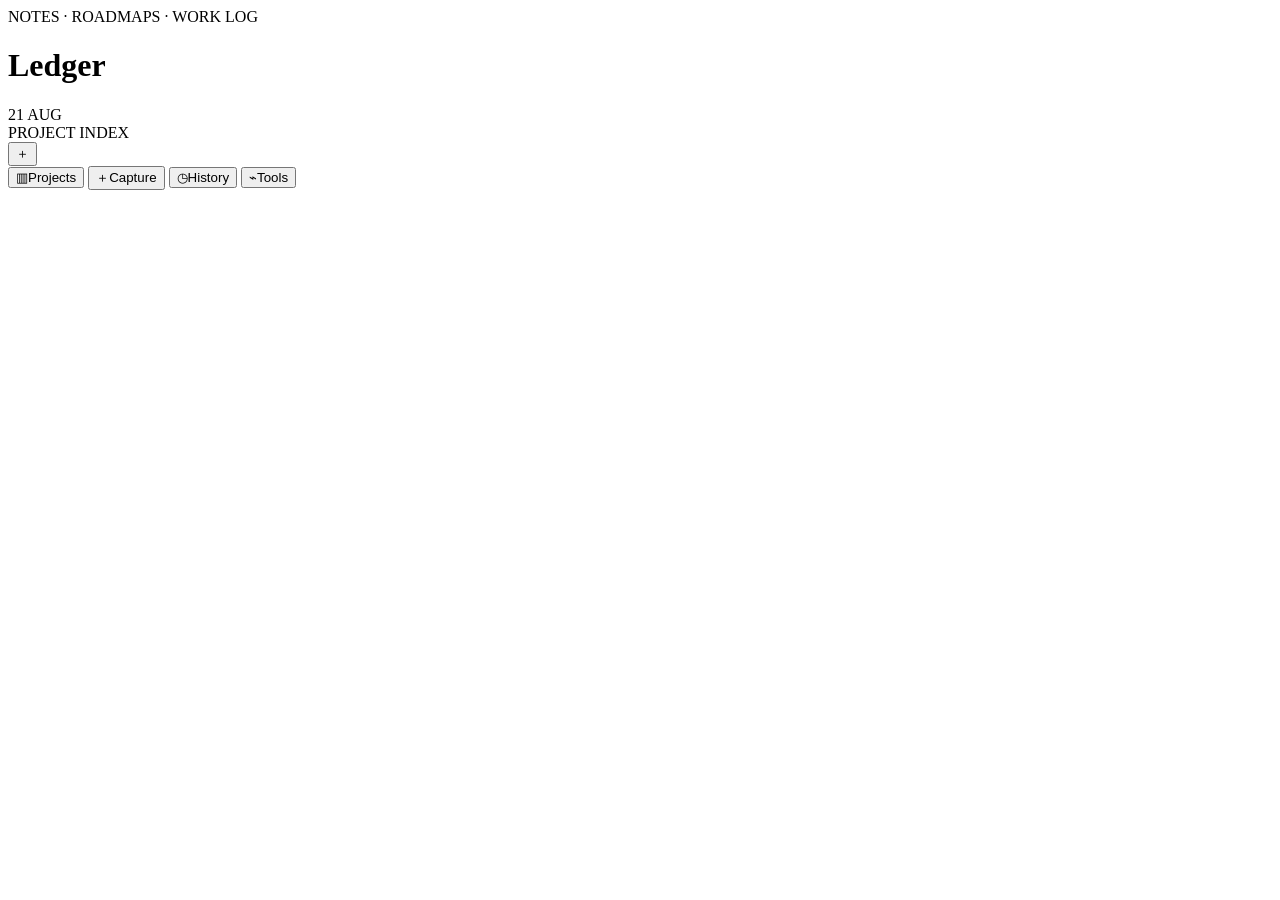
==== stationery/index.html @ 5a6b4aac "Add Japanese stationery Ledger interface" ====
<!doctype html>
<html lang="en">
<head>
  <meta charset="utf-8">
  <meta name="viewport" content="width=device-width,initial-scale=1,viewport-fit=cover">
  <meta name="theme-color" content="#f2eee3">
  <meta name="color-scheme" content="light">
  <title>Ledger — Stationery</title>
  <link rel="stylesheet" href="./stationery.css?v=1">
</head>
<body>
  <div class="desk">
    <header class="masthead">
      <div>
        <div class="eyebrow">NOTES · ROADMAPS · WORK LOG</div>
        <h1>Ledger</h1>
      </div>
      <div class="date-block" aria-label="Today's date">
        <span id="todayDay">21</span>
        <span id="todayMonth">AUG</span>
      </div>
    </header>

    <div class="project-strip-wrap">
      <div class="strip-label">PROJECT INDEX</div>
      <div id="projectTabs" class="project-tabs" aria-label="Projects"></div>
      <button id="newProjectTop" class="index-add" type="button" aria-label="New project">＋</button>
    </div>

    <main id="app" class="paper" aria-live="polite">
      <section id="emptyState" class="empty-state" hidden>
        <div class="empty-number">00</div>
        <h2>No notebook yet</h2>
        <p>Create a project to begin writing.</p>
        <button class="paper-button primary" data-action="new-project" type="button">Create project</button>
      </section>

      <section id="projectView" hidden>
        <div class="project-heading">
          <div>
            <div id="projectMode" class="project-kicker">LIST</div>
            <h2 id="projectTitle"></h2>
            <p id="projectDescription" class="project-description"></p>
          </div>
          <button class="quiet-button" data-action="project-menu" type="button" aria-label="Project options">•••</button>
        </div>

        <section id="roadmapSummary" class="roadmap-summary" hidden></section>

        <div class="section-rule">
          <span>NOW</span>
          <span id="projectProgress" class="section-note"></span>
        </div>
        <div id="activeItems" class="entry-list"></div>

        <div class="section-rule">
          <span>NEXT / OPEN</span>
          <span id="openCount" class="section-note"></span>
        </div>
        <div id="openItems" class="entry-list"></div>

        <div id="notesSection">
          <div class="section-rule">
            <span>NOTES</span>
            <span id="noteCount" class="section-note"></span>
          </div>
          <div id="noteItems" class="memo-list"></div>
        </div>

        <details id="doneSection" class="done-section">
          <summary><span>ARCHIVE / DONE</span><span id="doneCount"></span></summary>
          <div id="doneItems" class="entry-list done-list"></div>
        </details>
      </section>
    </main>
  </div>

  <nav class="bottom-ruler" aria-label="Ledger navigation">
    <button data-action="projects" type="button"><span class="nav-mark">▥</span><span>Projects</span></button>
    <button class="capture-nav" data-action="capture" type="button"><span class="nav-mark">＋</span><span>Capture</span></button>
    <button data-action="history" type="button"><span class="nav-mark">◷</span><span>History</span></button>
    <button data-action="tools" type="button"><span class="nav-mark">⌁</span><span>Tools</span></button>
  </nav>

  <div id="sheetBackdrop" class="sheet-backdrop" hidden></div>

  <section id="projectsSheet" class="sheet" hidden aria-modal="true" role="dialog" aria-labelledby="projectsSheetTitle">
    <div class="sheet-handle"></div>
    <div class="sheet-head"><div><div class="sheet-label">INDEX</div><h2 id="projectsSheetTitle">Projects</h2></div><button class="sheet-close" data-close-sheet type="button">×</button></div>
    <div id="projectList" class="project-list"></div>
    <button class="paper-button primary full" data-action="new-project" type="button">＋ New project</button>
  </section>

  <section id="captureSheet" class="sheet capture-sheet" hidden aria-modal="true" role="dialog" aria-labelledby="captureSheetTitle">
    <div class="sheet-handle"></div>
    <div class="sheet-head"><div><div class="sheet-label">MEMO</div><h2 id="captureSheetTitle">Capture</h2></div><button class="sheet-close" data-close-sheet type="button">×</button></div>
    <form id="captureForm">
      <div class="segmented" role="group" aria-label="Capture type">
        <button type="button" data-kind="NOTE" class="selected">Note</button>
        <button type="button" data-kind="CHECKLIST">Task</button>
        <button type="button" data-kind="EXECUTION">Structured</button>
      </div>
      <label class="field ruled-field"><span>Title / note</span><textarea id="captureTitle" rows="4" required placeholder="Write it down…"></textarea></label>
      <div id="captureTaskFields" hidden>
        <label class="field"><span>Section / phase</span><input id="capturePhase" type="text" placeholder="Optional"></label>
      </div>
      <div id="captureExecutionFields" hidden>
        <label class="field"><span>Outcome</span><textarea id="captureOutcome" rows="2"></textarea></label>
        <label class="field"><span>Input / source</span><textarea id="captureInputs" rows="2"></textarea></label>
        <label class="field"><span>Waiting on / dependencies</span><textarea id="captureDependencies" rows="2"></textarea></label>
        <label class="field"><span>Done when</span><textarea id="captureAcceptance" rows="2"></textarea></label>
      </div>
      <button class="paper-button primary full" type="submit">Save to Ledger →</button>
    </form>
  </section>

  <section id="historySheet" class="sheet tall-sheet" hidden aria-modal="true" role="dialog" aria-labelledby="historySheetTitle">
    <div class="sheet-handle"></div>
    <div class="sheet-head"><div><div class="sheet-label">WORK LOG</div><h2 id="historySheetTitle">History</h2></div><button class="sheet-close" data-close-sheet type="button">×</button></div>
    <div id="historyList" class="history-list"></div>
  </section>

  <section id="toolsSheet" class="sheet" hidden aria-modal="true" role="dialog" aria-labelledby="toolsSheetTitle">
    <div class="sheet-handle"></div>
    <div class="sheet-head"><div><div class="sheet-label">UTILITY</div><h2 id="toolsSheetTitle">Tools</h2></div><button class="sheet-close" data-close-sheet type="button">×</button></div>
    <div class="tool-list">
      <a class="tool-row" href="../sync.html"><span><strong>GitHub sync</strong><small>Send the latest browser snapshot to Notes</small></span><span>→</span></a>
      <button class="tool-row" data-action="export-md" type="button"><span><strong>Export current project</strong><small>Download a Markdown copy</small></span><span>↓</span></button>
      <button class="tool-row" data-action="import-md" type="button"><span><strong>Import Markdown</strong><small>Add a Markdown file as a new project</small></span><span>↑</span></button>
      <a class="tool-row" href="../"><span><strong>Classic Ledger</strong><small>Open the original interface</small></span><span>↗</span></a>
    </div>
    <input id="importFile" type="file" accept=".md,text/markdown,text/plain" hidden>
  </section>

  <section id="projectSheet" class="sheet tall-sheet" hidden aria-modal="true" role="dialog" aria-labelledby="projectSheetTitle">
    <div class="sheet-handle"></div>
    <div class="sheet-head"><div><div class="sheet-label">PROJECT CARD</div><h2 id="projectSheetTitle">Project</h2></div><button class="sheet-close" data-close-sheet type="button">×</button></div>
    <form id="projectForm">
      <input id="projectId" type="hidden">
      <label class="field"><span>Project title</span><input id="projectTitleInput" type="text" required></label>
      <label class="field"><span>Description</span><textarea id="projectDescriptionInput" rows="3"></textarea></label>
      <div class="field"><span>Format</span><div class="segmented"><button id="modeList" type="button" data-mode="LIST">List</button><button id="modeRoadmap" type="button" data-mode="ROADMAP">Roadmap</button></div></div>
      <div id="roadmapFields" class="roadmap-fields" hidden>
        <label class="field"><span>Current reality</span><textarea id="framingCurrent" rows="3"></textarea></label>
        <label class="field"><span>Definition of done</span><textarea id="framingDone" rows="3"></textarea></label>
        <label class="field"><span>Final proof</span><textarea id="framingProof" rows="2"></textarea></label>
        <label class="field"><span>In scope</span><textarea id="framingScope" rows="2"></textarea></label>
        <label class="field"><span>Not doing</span><textarea id="framingNotDoing" rows="2"></textarea></label>
        <label class="field"><span>Effort limit</span><input id="framingEffort" type="text"></label>
        <label class="field"><span>Highest-risk unknown</span><textarea id="framingRisk" rows="2"></textarea></label>
      </div>
      <button class="paper-button primary full" type="submit">Save project</button>
    </form>
  </section>

  <section id="itemSheet" class="sheet tall-sheet" hidden aria-modal="true" role="dialog" aria-labelledby="itemSheetTitle">
    <div class="sheet-handle"></div>
    <div class="sheet-head"><div><div id="itemKindLabel" class="sheet-label">ENTRY</div><h2 id="itemSheetTitle">Entry</h2></div><button class="sheet-close" data-close-sheet type="button">×</button></div>
    <form id="itemForm">
      <input id="itemId" type="hidden">
      <label class="field"><span>Title</span><textarea id="itemTitleInput" rows="3" required></textarea></label>
      <label class="field"><span>Section / phase</span><input id="itemPhaseInput" type="text"></label>
      <label class="field"><span>Notes</span><textarea id="itemNotesInput" rows="3"></textarea></label>
      <div id="itemExecutionFields">
        <label class="field"><span>Outcome</span><textarea id="itemOutcomeInput" rows="2"></textarea></label>
        <label class="field"><span>Input / source</span><textarea id="itemInputsInput" rows="2"></textarea></label>
        <label class="field"><span>Waiting on / dependencies</span><textarea id="itemDependenciesInput" rows="2"></textarea></label>
        <label class="field"><span>Boundary</span><textarea id="itemBoundaryInput" rows="2"></textarea></label>
        <label class="field"><span>Done when</span><textarea id="itemAcceptanceInput" rows="2"></textarea></label>
        <label class="field"><span>Verification</span><textarea id="itemVerificationInput" rows="2"></textarea></label>
        <label class="field"><span>Stop condition</span><textarea id="itemStopInput" rows="2"></textarea></label>
      </div>
      <div class="status-actions" id="itemStatusActions"></div>
      <button class="paper-button full" type="submit">Save changes</button>
    </form>
  </section>

  <script src="./stationery.js?v=1"></script>
</body>
</html>
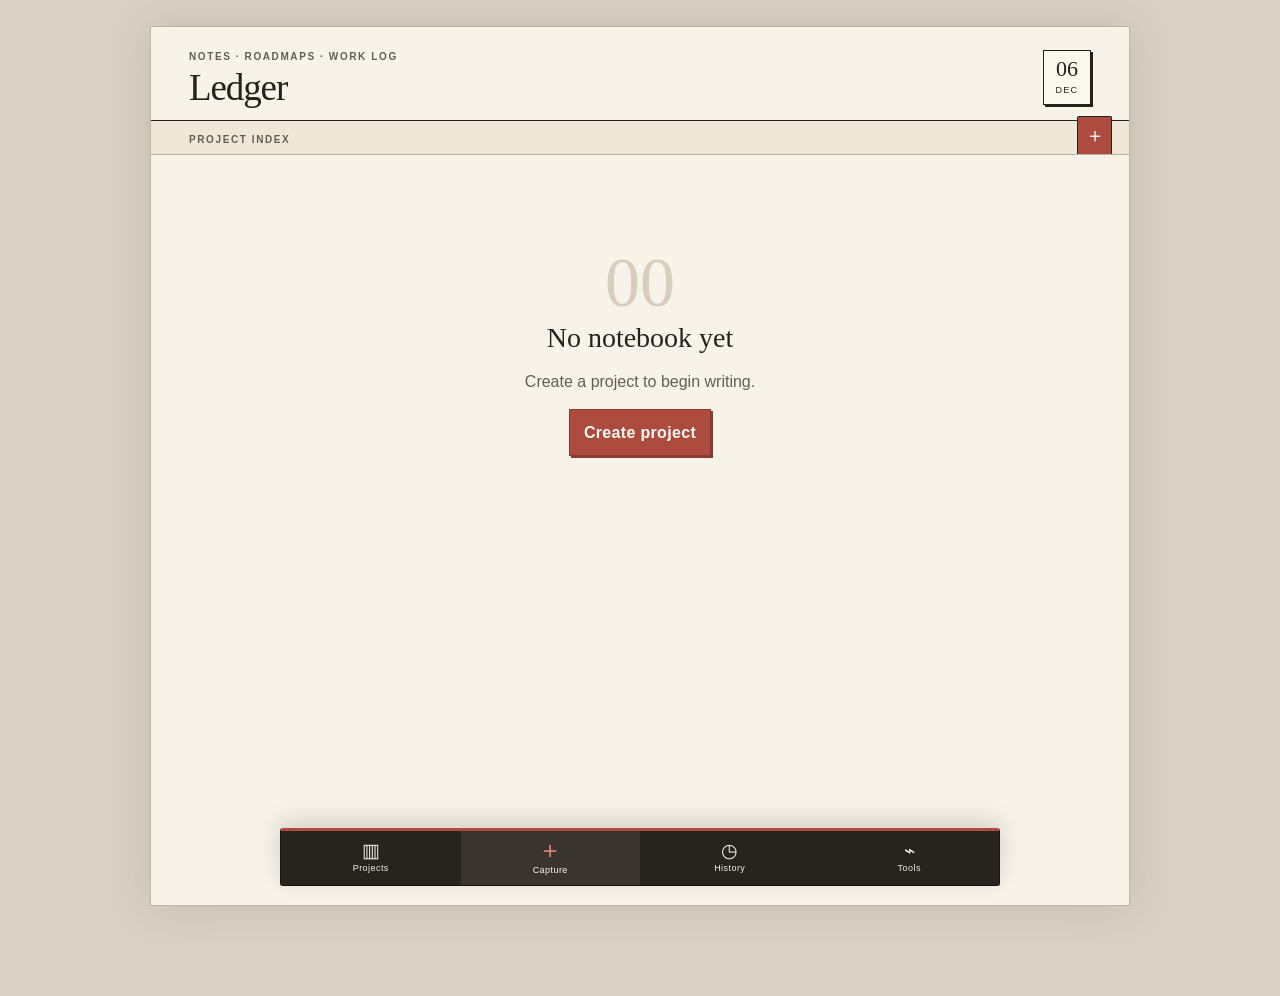
==== commit 2d03add8: "Use clean paper Stationery layout" ====
--- a/stationery/index.html
+++ b/stationery/index.html
@@ -7,6 +7,7 @@
   <meta name="color-scheme" content="light">
   <title>Ledger — Stationery</title>
   <link rel="stylesheet" href="./stationery.css?v=1">
+  <link rel="stylesheet" href="./clean-paper.css?v=1">
 </head>
 <body>
   <div class="desk">
--- a/stationery/stationery.css
+++ b/stationery/stationery.css
@@ -0,0 +1,78 @@
+:root{
+  --paper:#f7f3e9;
+  --paper-deep:#efe8d8;
+  --desk:#d9d2c4;
+  --ink:#24221e;
+  --ink-soft:#625e55;
+  --rule:#d6cfc0;
+  --rule-dark:#bcb3a2;
+  --verm:#ad4b3f;
+  --verm-dark:#873b32;
+  --blue:#667a83;
+  --shadow:rgba(53,45,34,.14);
+  --safe-bottom:env(safe-area-inset-bottom,0px);
+}
+*{box-sizing:border-box}
+html{background:var(--desk);color:var(--ink);font:16px/1.45 "Helvetica Neue",Arial,"Noto Sans JP",sans-serif}
+body{margin:0;min-height:100vh;background:
+  linear-gradient(rgba(255,255,255,.2),rgba(255,255,255,.2)),
+  repeating-linear-gradient(0deg,transparent 0 31px,rgba(84,76,63,.025) 31px 32px),
+  var(--desk);
+-webkit-font-smoothing:antialiased;padding-bottom:calc(70px + var(--safe-bottom))}
+button,input,textarea{font:inherit;color:inherit}
+button,a{-webkit-tap-highlight-color:transparent}
+button{cursor:pointer}
+.desk{max-width:980px;margin:0 auto;background:var(--paper);min-height:100vh;box-shadow:0 0 40px var(--shadow);position:relative;overflow:hidden}
+.desk:before{content:"";position:absolute;inset:0;pointer-events:none;background:repeating-linear-gradient(90deg,rgba(91,101,103,.022) 0 1px,transparent 1px 22px);mix-blend-mode:multiply}
+.masthead{position:relative;z-index:1;display:flex;justify-content:space-between;align-items:flex-start;padding:23px 20px 14px;border-bottom:1px solid var(--ink)}
+.eyebrow,.strip-label,.sheet-label,.project-kicker{font-size:10px;letter-spacing:.16em;font-weight:700;color:var(--ink-soft)}
+h1{font-family:"Iowan Old Style","Palatino Linotype","Yu Mincho",Georgia,serif;font-size:37px;line-height:1;margin:4px 0 0;font-weight:500;letter-spacing:-.03em}
+.date-block{width:48px;height:55px;border:1px solid var(--ink);display:grid;align-content:center;text-align:center;background:#fbf8f0;box-shadow:2px 2px 0 var(--ink)}
+.date-block span:first-child{font-family:Georgia,serif;font-size:22px;line-height:1}.date-block span:last-child{font-size:9px;letter-spacing:.14em;margin-top:4px}
+.project-strip-wrap{position:relative;z-index:2;padding:12px 54px 0 20px;border-bottom:1px solid var(--rule-dark);background:var(--paper-deep)}
+.project-strip-wrap .strip-label{margin-bottom:7px}
+.project-tabs{display:flex;gap:6px;overflow-x:auto;scrollbar-width:none;padding-bottom:0}.project-tabs::-webkit-scrollbar{display:none}
+.project-tab{border:1px solid var(--rule-dark);border-bottom:0;background:#e7dfcf;padding:9px 13px 8px;white-space:nowrap;font-size:12px;min-height:38px;border-radius:2px 2px 0 0;color:#5d584f}
+.project-tab.active{background:var(--paper);border-color:var(--ink);color:var(--ink);position:relative;font-weight:700}
+.project-tab.active:after{content:"";height:2px;background:var(--verm);position:absolute;left:7px;right:7px;top:0}
+.index-add{position:absolute;right:17px;bottom:0;width:35px;height:38px;border:1px solid var(--ink);border-bottom:0;background:var(--verm);color:white;font-size:20px;border-radius:2px 2px 0 0}
+.paper{position:relative;z-index:1;padding:23px 20px 100px;background:
+  linear-gradient(90deg,transparent 0 35px,rgba(173,75,63,.11) 35px 36px,transparent 36px),
+  repeating-linear-gradient(0deg,transparent 0 35px,rgba(102,122,131,.10) 35px 36px),
+  var(--paper);min-height:calc(100vh - 150px)}
+.project-heading{display:flex;justify-content:space-between;gap:16px;align-items:flex-start;margin-left:28px;padding-bottom:14px}
+.project-heading h2{font-family:"Iowan Old Style","Palatino Linotype","Yu Mincho",Georgia,serif;font-weight:500;font-size:31px;line-height:1.05;margin:5px 0 0;letter-spacing:-.02em}
+.project-description{margin:7px 0 0;color:var(--ink-soft);font-size:13px;max-width:650px}
+.quiet-button{border:1px solid var(--rule-dark);background:#f4efe4;border-radius:50%;width:39px;height:39px;font-weight:700;letter-spacing:.04em}
+.section-rule{margin:22px 0 7px 28px;display:flex;justify-content:space-between;align-items:end;border-bottom:1px solid var(--ink);padding:0 0 5px;font-size:11px;letter-spacing:.13em;font-weight:800}
+.section-note{font-weight:500;letter-spacing:.05em;color:var(--ink-soft);font-size:10px}
+.entry-list,.memo-list{margin-left:28px}
+.entry{display:grid;grid-template-columns:54px minmax(0,1fr) 24px;gap:9px;align-items:start;padding:10px 2px 10px 0;border-bottom:1px solid rgba(102,122,131,.17);cursor:pointer}
+.entry:active,.memo-card:active{background:rgba(173,75,63,.04)}
+.stamp{display:inline-grid;place-items:center;min-height:25px;padding:3px 4px;border:1px solid currentColor;color:var(--verm-dark);font-size:8px;font-weight:800;letter-spacing:.08em;transform:rotate(-1deg);text-transform:uppercase;background:rgba(255,255,255,.32)}
+.stamp.open{color:var(--blue)}.stamp.done{color:#6b725e}.stamp.blocked{color:#9d3f36}
+.entry-title{font-size:14px;font-weight:650;line-height:1.35;word-break:break-word}
+.entry-meta{font-size:10px;color:var(--ink-soft);margin-top:4px;letter-spacing:.03em}.entry-chevron{color:var(--rule-dark);font-size:18px;line-height:1}
+.memo-card{padding:10px 2px 11px 14px;border-bottom:1px solid rgba(102,122,131,.17);position:relative;cursor:pointer;font-family:"Iowan Old Style",Georgia,serif;font-size:15px;line-height:1.45}
+.memo-card:before{content:"";width:5px;height:5px;border-radius:50%;background:var(--verm);position:absolute;left:0;top:17px}
+.empty-line{font-size:12px;color:#8b8478;padding:12px 0 14px;font-style:italic}
+.done-section{margin:26px 0 0 28px;border-top:1px dashed var(--rule-dark);padding-top:8px}.done-section summary{display:flex;justify-content:space-between;cursor:pointer;font-size:10px;letter-spacing:.12em;font-weight:700;color:var(--ink-soft);list-style:none}.done-section summary::-webkit-details-marker{display:none}.done-list{margin-left:0;opacity:.72}
+.roadmap-summary{margin:10px 0 18px 28px;border:1px solid var(--rule-dark);background:rgba(255,255,255,.3);padding:12px 13px;display:grid;gap:9px}.roadmap-row{display:grid;grid-template-columns:100px 1fr;gap:10px;font-size:12px}.roadmap-row strong{font-size:9px;letter-spacing:.09em;text-transform:uppercase;color:var(--verm-dark)}
+.empty-state{text-align:center;padding:70px 20px}.empty-number{font:70px/1 Georgia,serif;color:#d7cebe}.empty-state h2{font:28px Georgia,serif;margin:4px 0}.empty-state p{color:var(--ink-soft)}
+.bottom-ruler{position:fixed;z-index:30;left:0;right:0;bottom:0;height:calc(62px + var(--safe-bottom));padding-bottom:var(--safe-bottom);display:grid;grid-template-columns:repeat(4,1fr);background:#27241f;color:#f4efe4;border-top:3px solid var(--verm);box-shadow:0 -7px 22px rgba(30,25,20,.16)}
+.bottom-ruler button{border:0;background:transparent;color:inherit;display:flex;flex-direction:column;align-items:center;justify-content:center;gap:2px;font-size:9px;letter-spacing:.05em}.nav-mark{font-size:19px;line-height:1}.bottom-ruler .capture-nav{background:#39342d;color:#fff9ee}.bottom-ruler .capture-nav .nav-mark{color:#e78a79;font-size:24px}
+.sheet-backdrop{position:fixed;z-index:50;inset:0;background:rgba(31,28,24,.44);backdrop-filter:blur(2px)}
+.sheet{position:fixed;z-index:51;left:50%;bottom:0;transform:translateX(-50%);width:min(100%,640px);max-height:min(82vh,780px);overflow:auto;background:
+  repeating-linear-gradient(0deg,transparent 0 35px,rgba(102,122,131,.08) 35px 36px),var(--paper);border:1px solid var(--ink);border-bottom:0;border-radius:12px 12px 0 0;padding:8px 18px calc(22px + var(--safe-bottom));box-shadow:0 -12px 40px rgba(31,28,24,.24);animation:sheetIn .18s ease-out}
+.tall-sheet{max-height:90vh}.sheet-handle{width:38px;height:3px;border-radius:5px;background:var(--rule-dark);margin:2px auto 13px}.sheet-head{display:flex;justify-content:space-between;align-items:flex-start;border-bottom:1px solid var(--ink);padding-bottom:9px;margin-bottom:14px}.sheet-head h2{font:26px/1.1 "Iowan Old Style",Georgia,serif;margin:3px 0 0;font-weight:500}.sheet-close{border:1px solid var(--rule-dark);background:#f6f0e4;width:34px;height:34px;border-radius:50%;font-size:22px;line-height:1}
+@keyframes sheetIn{from{transform:translate(-50%,24px);opacity:.5}to{transform:translate(-50%,0);opacity:1}}
+.project-list{display:grid;gap:4px;margin-bottom:14px}.project-list button{width:100%;text-align:left;border:0;border-bottom:1px solid var(--rule);background:transparent;padding:12px 4px;display:flex;justify-content:space-between;align-items:center}.project-list button.active{color:var(--verm-dark);font-weight:700}.project-list small{display:block;color:var(--ink-soft);font-size:10px;margin-top:2px;font-weight:400}
+.paper-button{border:1px solid var(--ink);background:#f7f2e7;padding:11px 14px;min-height:44px;font-weight:700;letter-spacing:.02em}.paper-button.primary{background:var(--verm);border-color:var(--verm-dark);color:#fffaf1;box-shadow:2px 2px 0 var(--verm-dark)}.paper-button.full{width:100%;margin-top:12px}
+.segmented{display:grid;grid-template-columns:repeat(3,1fr);gap:0;border:1px solid var(--ink);margin:5px 0 15px}.segmented button{min-height:39px;border:0;border-right:1px solid var(--ink);background:#f1ebde;font-size:11px}.segmented button:last-child{border-right:0}.segmented button.selected{background:var(--ink);color:#fffaf0}.field{display:block;margin:13px 0}.field>span{display:block;font-size:9px;letter-spacing:.11em;text-transform:uppercase;font-weight:800;color:var(--ink-soft);margin-bottom:5px}.field input,.field textarea{width:100%;border:1px solid var(--rule-dark);border-radius:0;background:rgba(255,255,255,.48);padding:10px 11px;outline:none}.field input:focus,.field textarea:focus{border-color:var(--verm);box-shadow:inset 3px 0 0 var(--verm)}.field textarea{resize:vertical}.ruled-field textarea{line-height:31px;background:repeating-linear-gradient(0deg,rgba(255,255,255,.38) 0 30px,rgba(102,122,131,.19) 30px 31px);padding-top:3px}
+.roadmap-fields{border-top:1px dashed var(--rule-dark);margin-top:15px;padding-top:2px}.status-actions{display:grid;grid-template-columns:repeat(3,1fr);gap:7px;margin:15px 0}.status-actions button{border:1px solid var(--rule-dark);background:#f1ebde;min-height:41px;font-size:11px}.status-actions button.selected{border-color:var(--verm);color:var(--verm-dark);font-weight:800}
+.history-list{display:grid}.history-row{display:grid;grid-template-columns:52px 1fr;gap:11px;padding:11px 2px;border-bottom:1px solid var(--rule)}.history-date{text-align:center;border-right:1px solid var(--rule-dark);padding-right:8px}.history-date strong{display:block;font:20px/1 Georgia,serif}.history-date span{font-size:8px;letter-spacing:.08em}.history-row p{margin:0;font-size:13px}.history-row small{color:var(--ink-soft);font-size:10px}
+.tool-list{display:grid}.tool-row{border:0;border-bottom:1px solid var(--rule-dark);background:transparent;color:inherit;text-decoration:none;padding:13px 3px;display:flex;justify-content:space-between;align-items:center;text-align:left}.tool-row strong{display:block;font-size:13px}.tool-row small{display:block;color:var(--ink-soft);font-size:10px;margin-top:2px}.tool-row>span:last-child{font-size:20px;color:var(--verm)}
+#projectForm .segmented{grid-template-columns:repeat(2,1fr)}
+.entry-title,.memo-card{white-space:pre-wrap}
+@media(min-width:720px){body{padding:26px 26px 90px}.desk{min-height:calc(100vh - 52px);border:1px solid #bdb4a4}.paper{padding-left:38px;padding-right:38px}.masthead{padding-left:38px;padding-right:38px}.project-strip-wrap{padding-left:38px}.project-heading,.section-rule,.entry-list,.memo-list,.done-section,.roadmap-summary{margin-left:42px}.bottom-ruler{left:50%;right:auto;transform:translateX(-50%);width:min(720px,calc(100% - 40px));bottom:14px;border:1px solid #15130f;border-top:3px solid var(--verm);border-radius:3px;padding-bottom:0;height:58px}.sheet{bottom:12px;border-bottom:1px solid var(--ink);border-radius:12px}}
+@media(prefers-reduced-motion:reduce){.sheet{animation:none}}
--- a/stationery/clean-paper.css
+++ b/stationery/clean-paper.css
@@ -0,0 +1,22 @@
+/* Clean-paper override: preserve the stationery language without notebook ruling/grid clutter. */
+body{
+  background:var(--desk) !important;
+}
+
+.desk:before{
+  display:none !important;
+}
+
+.paper{
+  background:var(--paper) !important;
+}
+
+.sheet{
+  background:var(--paper) !important;
+}
+
+.ruled-field textarea{
+  background:rgba(255,255,255,.48) !important;
+  line-height:1.45 !important;
+  padding:10px 11px !important;
+}
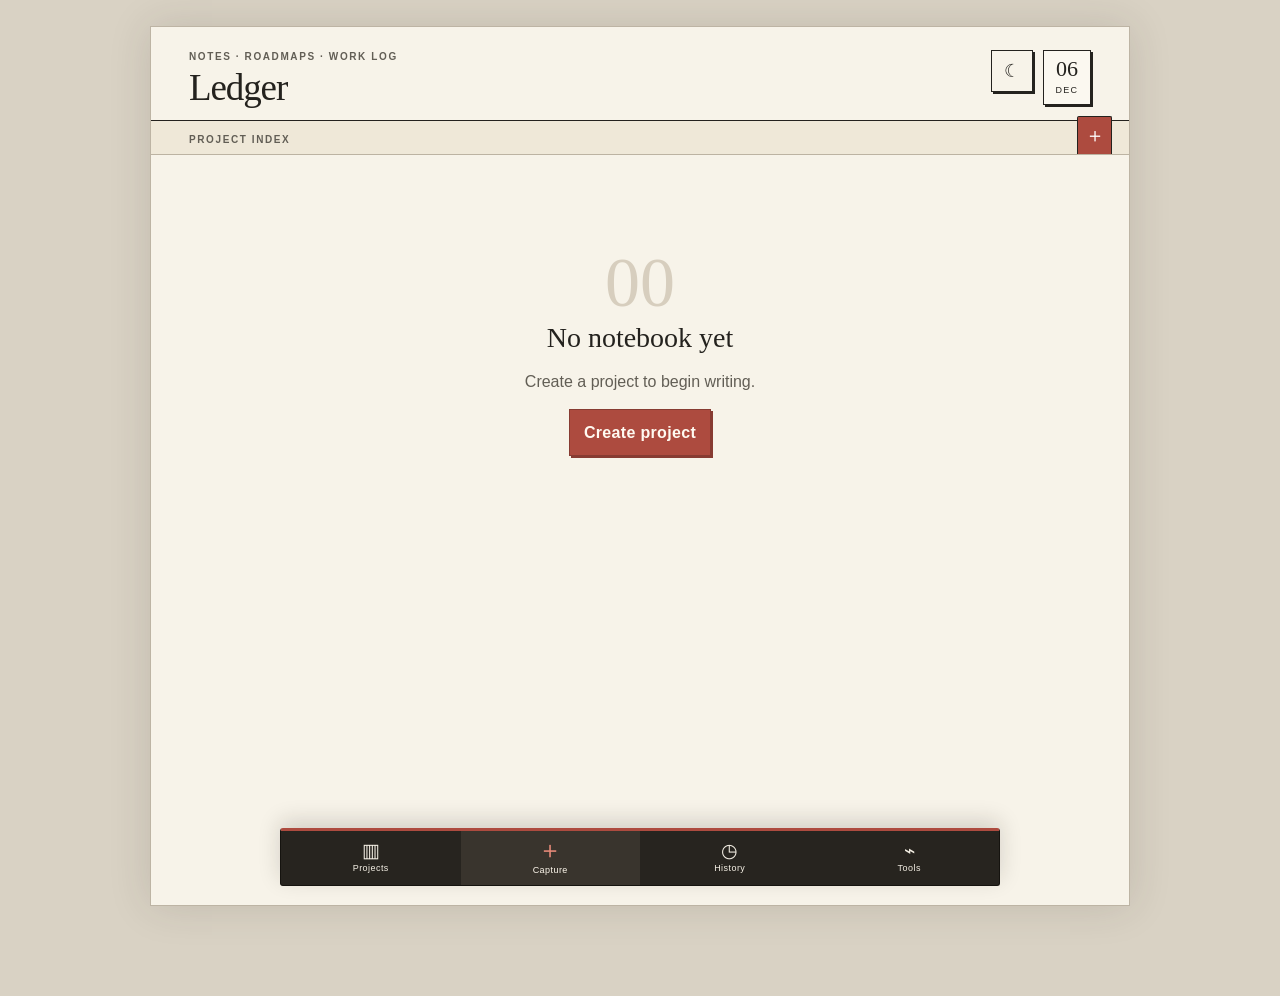
==== commit 673f9f25: "Add dark mode toggle to Stationery Ledger" ====
--- a/stationery/index.html
+++ b/stationery/index.html
@@ -4,10 +4,19 @@
   <meta charset="utf-8">
   <meta name="viewport" content="width=device-width,initial-scale=1,viewport-fit=cover">
   <meta name="theme-color" content="#f2eee3">
-  <meta name="color-scheme" content="light">
+  <meta name="color-scheme" content="light dark">
   <title>Ledger — Stationery</title>
+  <script>
+    try{
+      document.documentElement.dataset.theme = localStorage.getItem('ledger-stationery-theme-v1') === 'dark' ? 'dark' : 'light';
+      if(document.documentElement.dataset.theme === 'dark'){
+        document.querySelector('meta[name="theme-color"]').setAttribute('content','#181715');
+      }
+    }catch(e){document.documentElement.dataset.theme='light'}
+  </script>
   <link rel="stylesheet" href="./stationery.css?v=1">
   <link rel="stylesheet" href="./clean-paper.css?v=1">
+  <link rel="stylesheet" href="./theme.css?v=1">
 </head>
 <body>
   <div class="desk">
@@ -16,9 +25,15 @@
         <div class="eyebrow">NOTES · ROADMAPS · WORK LOG</div>
         <h1>Ledger</h1>
       </div>
-      <div class="date-block" aria-label="Today's date">
-        <span id="todayDay">21</span>
-        <span id="todayMonth">AUG</span>
+      <div class="masthead-actions">
+        <button id="themeToggle" class="theme-toggle" type="button" aria-label="Switch to dark mode" aria-pressed="false" title="Dark mode">
+          <span class="theme-moon" aria-hidden="true">☾</span>
+          <span class="theme-sun" aria-hidden="true">☀</span>
+        </button>
+        <div class="date-block" aria-label="Today's date">
+          <span id="todayDay">21</span>
+          <span id="todayMonth">AUG</span>
+        </div>
       </div>
     </header>
 
@@ -177,5 +192,6 @@
   </section>
 
   <script src="./stationery.js?v=1"></script>
+  <script src="./theme.js?v=1"></script>
 </body>
 </html>
--- a/stationery/theme.css
+++ b/stationery/theme.css
@@ -0,0 +1,61 @@
+/* Theme layer for Ledger Stationery. Light mode is the existing clean-paper design. */
+.masthead-actions{display:flex;align-items:flex-start;gap:10px}
+.theme-toggle{
+  width:42px;height:42px;border:1px solid var(--ink);background:var(--paper);
+  color:var(--ink);display:grid;place-items:center;padding:0;margin:0;
+  box-shadow:2px 2px 0 var(--ink);font-size:18px;line-height:1;
+}
+.theme-toggle:active{transform:translate(1px,1px);box-shadow:1px 1px 0 var(--ink)}
+.theme-toggle .theme-sun{display:none}
+html[data-theme="dark"] .theme-toggle .theme-moon{display:none}
+html[data-theme="dark"] .theme-toggle .theme-sun{display:inline}
+
+html[data-theme="dark"]{
+  color-scheme:dark;
+  --paper:#25231f;
+  --paper-deep:#302c26;
+  --desk:#181715;
+  --ink:#f1eadf;
+  --ink-soft:#b9b1a6;
+  --rule:#4e493f;
+  --rule-dark:#6c6458;
+  --verm:#cf6b5c;
+  --verm-dark:#e58a7b;
+  --blue:#93abb5;
+  --shadow:rgba(0,0,0,.34);
+}
+html[data-theme="dark"],html[data-theme="dark"] body{background:var(--desk);color:var(--ink)}
+html[data-theme="dark"] .desk{background:var(--paper);box-shadow:0 0 40px var(--shadow)}
+html[data-theme="dark"] .masthead{border-color:var(--rule-dark)}
+html[data-theme="dark"] .date-block{background:#2e2a24;box-shadow:2px 2px 0 #0f0e0c}
+html[data-theme="dark"] .theme-toggle{background:#2e2a24;box-shadow:2px 2px 0 #0f0e0c}
+html[data-theme="dark"] .project-strip-wrap{background:var(--paper-deep)}
+html[data-theme="dark"] .project-tab{background:#39342c;color:#c6bdb1;border-color:var(--rule-dark)}
+html[data-theme="dark"] .project-tab.active{background:var(--paper);color:var(--ink);border-color:var(--ink)}
+html[data-theme="dark"] .paper{background:var(--paper)!important}
+html[data-theme="dark"] .quiet-button{background:#302c26;border-color:var(--rule-dark)}
+html[data-theme="dark"] .stamp{background:rgba(255,255,255,.025)}
+html[data-theme="dark"] .stamp.open{color:#a6c0cb}
+html[data-theme="dark"] .stamp.done{color:#a8b396}
+html[data-theme="dark"] .stamp.blocked{color:#e37f72}
+html[data-theme="dark"] .entry:active,html[data-theme="dark"] .memo-card:active{background:rgba(207,107,92,.07)}
+html[data-theme="dark"] .empty-number{color:#514b41}
+html[data-theme="dark"] .roadmap-summary{background:rgba(255,255,255,.025)}
+html[data-theme="dark"] .bottom-ruler{background:#131210;color:#f1eadf;border-top-color:var(--verm);box-shadow:0 -7px 22px rgba(0,0,0,.3)}
+html[data-theme="dark"] .bottom-ruler .capture-nav{background:#2d2923;color:#fff7ec}
+html[data-theme="dark"] .sheet-backdrop{background:rgba(0,0,0,.62)}
+html[data-theme="dark"] .sheet{background:var(--paper)!important;border-color:var(--rule-dark);box-shadow:0 -12px 40px rgba(0,0,0,.45)}
+html[data-theme="dark"] .sheet-close{background:#302c26;border-color:var(--rule-dark)}
+html[data-theme="dark"] .paper-button{background:#302c26;border-color:var(--rule-dark);color:var(--ink)}
+html[data-theme="dark"] .paper-button.primary{background:#a94f43;border-color:#d26e5e;color:#fff8ef;box-shadow:2px 2px 0 #6e3029}
+html[data-theme="dark"] .segmented{border-color:var(--rule-dark)}
+html[data-theme="dark"] .segmented button{background:#302c26;border-color:var(--rule-dark);color:var(--ink-soft)}
+html[data-theme="dark"] .segmented button.selected{background:#eee5d8;color:#211f1b}
+html[data-theme="dark"] .field input,html[data-theme="dark"] .field textarea,html[data-theme="dark"] .ruled-field textarea{background:#1d1b18!important;color:var(--ink);border-color:var(--rule-dark)}
+html[data-theme="dark"] .field input::placeholder,html[data-theme="dark"] .field textarea::placeholder{color:#81796e}
+html[data-theme="dark"] .status-actions button{background:#302c26;color:var(--ink-soft);border-color:var(--rule-dark)}
+html[data-theme="dark"] .status-actions button.selected{color:#f09a8b;border-color:var(--verm)}
+html[data-theme="dark"] .tool-row{color:var(--ink)}
+html[data-theme="dark"] .history-date{border-color:var(--rule-dark)}
+
+@media(min-width:720px){html[data-theme="dark"] .desk{border-color:#4d473e}}
